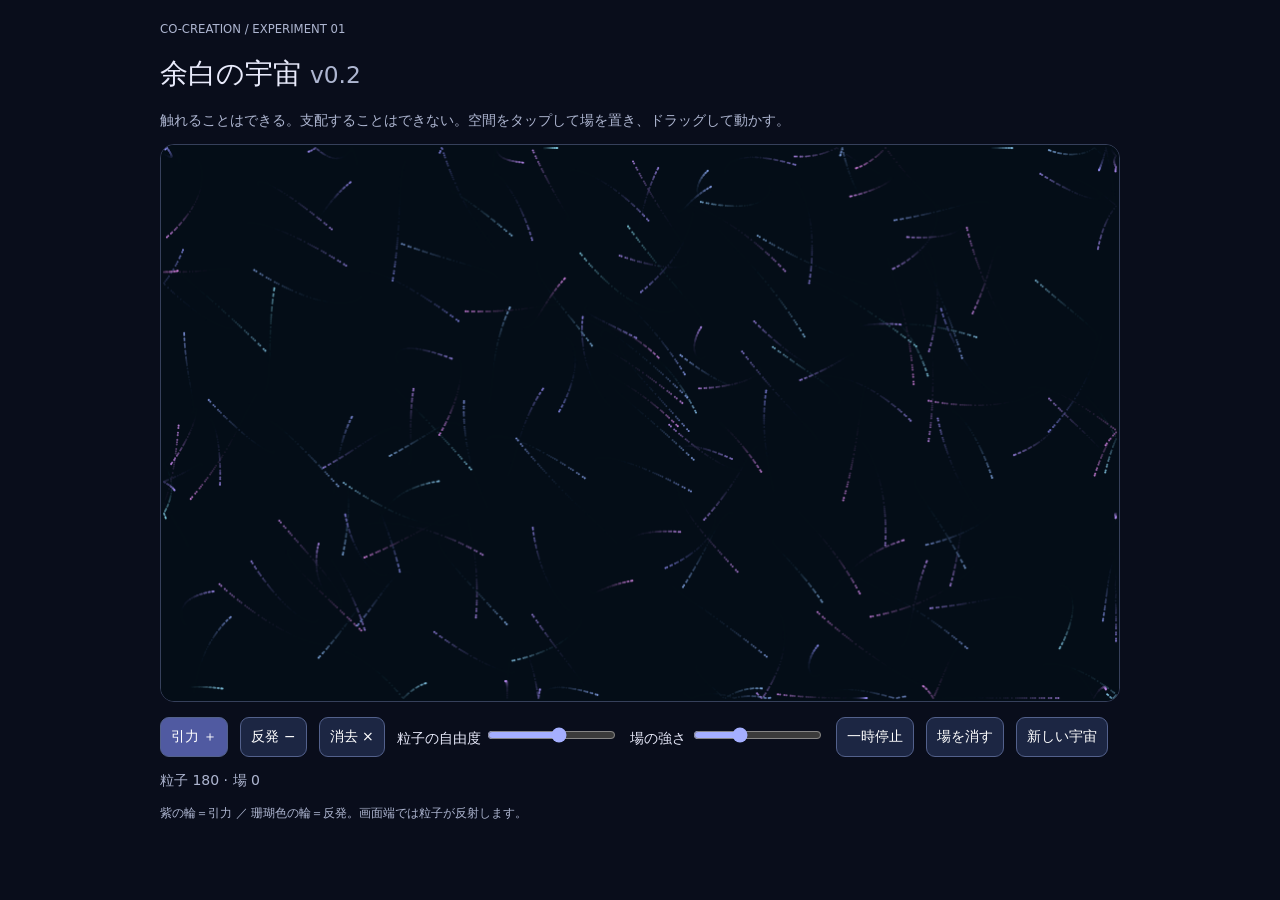
==== index.html @ 1bce7843 "Publish Yoha no Uchu interactive experiment v0.2" ====
<!doctype html><html lang="ja"><meta charset="utf-8"><meta name="viewport" content="width=device-width,initial-scale=1"><title>余白の宇宙 v0.2</title><style>*{box-sizing:border-box}body{margin:0;background:#090d1b;color:#e9ebfc;font:14px system-ui,sans-serif}main{max-width:1000px;margin:auto;padding:20px}h1{font-weight:500}p{color:#aeb6d1}canvas{display:block;width:100%;height:min(62vh,600px);min-height:350px;background:#090d1b;border:1px solid #36405b;border-radius:14px;touch-action:none}section{display:flex;flex-wrap:wrap;gap:12px;align-items:center;margin:15px 0}button{background:#1c2643;border:1px solid #53618c;border-radius:9px;padding:10px;color:#fff;font:inherit}button.selected{background:#505aa1}input{accent-color:#a5afff}small{color:#aeb6d1}</style><main><small>CO-CREATION / EXPERIMENT 01</small><h1>余白の宇宙 <small>v0.2</small></h1><p>触れることはできる。支配することはできない。空間をタップして場を置き、ドラッグして動かす。</p><canvas id="world"></canvas><section><button id="attract" class="selected">引力 ＋</button><button id="repel">反発 −</button><button id="erase">消去 ×</button><label>粒子の自由度 <input id="freedom" type="range" min="0" max="100" value="56"></label><label>場の強さ <input id="strength" type="range" min="0" max="100" value="35"></label><button id="pause">一時停止</button><button id="clear">場を消す</button><button id="restart">新しい宇宙</button></section><p id="status">粒子 180 · 場 0</p><small>紫の輪＝引力 ／ 珊瑚色の輪＝反発。画面端では粒子が反射します。</small></main><script>(()=>{'use strict';const c=document.getElementById('world'),ctx=c.getContext('2d');const $=x=>document.getElementById(x);let w,h,particles=[],fields=[],mode='attract',drag=-1,paused=false,last=0,step=0;const rand=(a,b)=>a+Math.random()*(b-a);function status(){$('status').textContent='粒子 '+particles.length+' · 場 '+fields.length}function reset(){particles=Array.from({length:180},()=>({x:rand(0,w),y:rand(0,h),vx:rand(-.7,.7),vy:rand(-.7,.7),phase:rand(0,6.28),hue:rand(190,295)}));fields=[];ctx.fillStyle='#090d1b';ctx.fillRect(0,0,w,h);status()}function resize(){const r=c.getBoundingClientRect(),d=Math.min(devicePixelRatio||1,2);w=r.width;h=r.height;c.width=Math.round(w*d);c.height=Math.round(h*d);ctx.setTransform(d,0,0,d,0,0);if(!particles.length)reset()}function point(e){const r=c.getBoundingClientRect();return{x:e.clientX-r.left,y:e.clientY-r.top}}function pick(p){return fields.findIndex(f=>Math.hypot(f.x-p.x,f.y-p.y)<27)}c.addEventListener('pointerdown',e=>{c.setPointerCapture(e.pointerId);const p=point(e),i=pick(p);if(mode==='erase'){if(i>=0)fields.splice(i,1);status();return}if(i>=0)drag=i;else{fields.push({...p,type:mode,power:rand(.9,1.1)});drag=fields.length-1;status()}});c.addEventListener('pointermove',e=>{if(drag>=0){Object.assign(fields[drag],point(e))}});c.addEventListener('pointerup',()=>drag=-1);c.addEventListener('pointercancel',()=>drag=-1);['attract','repel','erase'].forEach(id=>$(id).onclick=()=>{mode=id;['attract','repel','erase'].forEach(x=>$(x).classList.toggle('selected',x===id))});$('pause').onclick=()=>{paused=!paused;$('pause').textContent=paused?'再開':'一時停止'};$('clear').onclick=()=>{fields=[];status()};$('restart').onclick=reset;function draw(t){requestAnimationFrame(draw);const dt=Math.min((t-last)/16.67||1,2);last=t;if(paused)return;step+=dt;ctx.fillStyle='rgba(9,13,27,.105)';ctx.fillRect(0,0,w,h);const strength=+$('strength').value/100,freedom=+$('freedom').value/100;for(const f of fields){ctx.beginPath();ctx.arc(f.x,f.y,25+Math.sin(step*.045)*3,0,Math.PI*2);ctx.strokeStyle=f.type==='attract'?'#9790ff':'#ff8f79';ctx.stroke();ctx.beginPath();ctx.arc(f.x,f.y,4,0,Math.PI*2);ctx.fillStyle=ctx.strokeStyle;ctx.fill()}for(const p of particles){let ax=0,ay=0;for(const f of fields){const dx=f.x-p.x,dy=f.y-p.y,d=Math.hypot(dx,dy)+.0001,inf=1/(1+(d/125)**2),rad=(f.type==='attract'?1:-1)*f.power*strength*.085*inf*Math.tanh((d-34)/48);ax+=dx/d*rad;ay+=dy/d*rad;if(f.type==='attract'){const swirl=.032*strength*f.power*inf;ax-=dy/d*swirl;ay+=dx/d*swirl}}const noise=(.006+freedom*.038)*dt;p.vx+=(ax+Math.cos(p.phase+step*.012)*noise)*dt;p.vy+=(ay+Math.sin(p.phase*1.17+step*.01)*noise)*dt;const damp=Math.max(.88,1-(.009+(.6-freedom)*.005)*dt);p.vx*=damp;p.vy*=damp;const v=Math.hypot(p.vx,p.vy);if(v>2.4){p.vx*=2.4/v;p.vy*=2.4/v}p.x+=p.vx*dt;p.y+=p.vy*dt;if(p.x<3){p.x=3;p.vx=Math.abs(p.vx)*.8}if(p.x>w-3){p.x=w-3;p.vx=-Math.abs(p.vx)*.8}if(p.y<3){p.y=3;p.vy=Math.abs(p.vy)*.8}if(p.y>h-3){p.y=h-3;p.vy=-Math.abs(p.vy)*.8}ctx.beginPath();ctx.arc(p.x,p.y,1.05,0,Math.PI*2);ctx.fillStyle='hsla('+p.hue+',95%,78%,.8)';ctx.fill()}}window.addEventListener('resize',resize);resize();requestAnimationFrame(draw)})();</script></html>
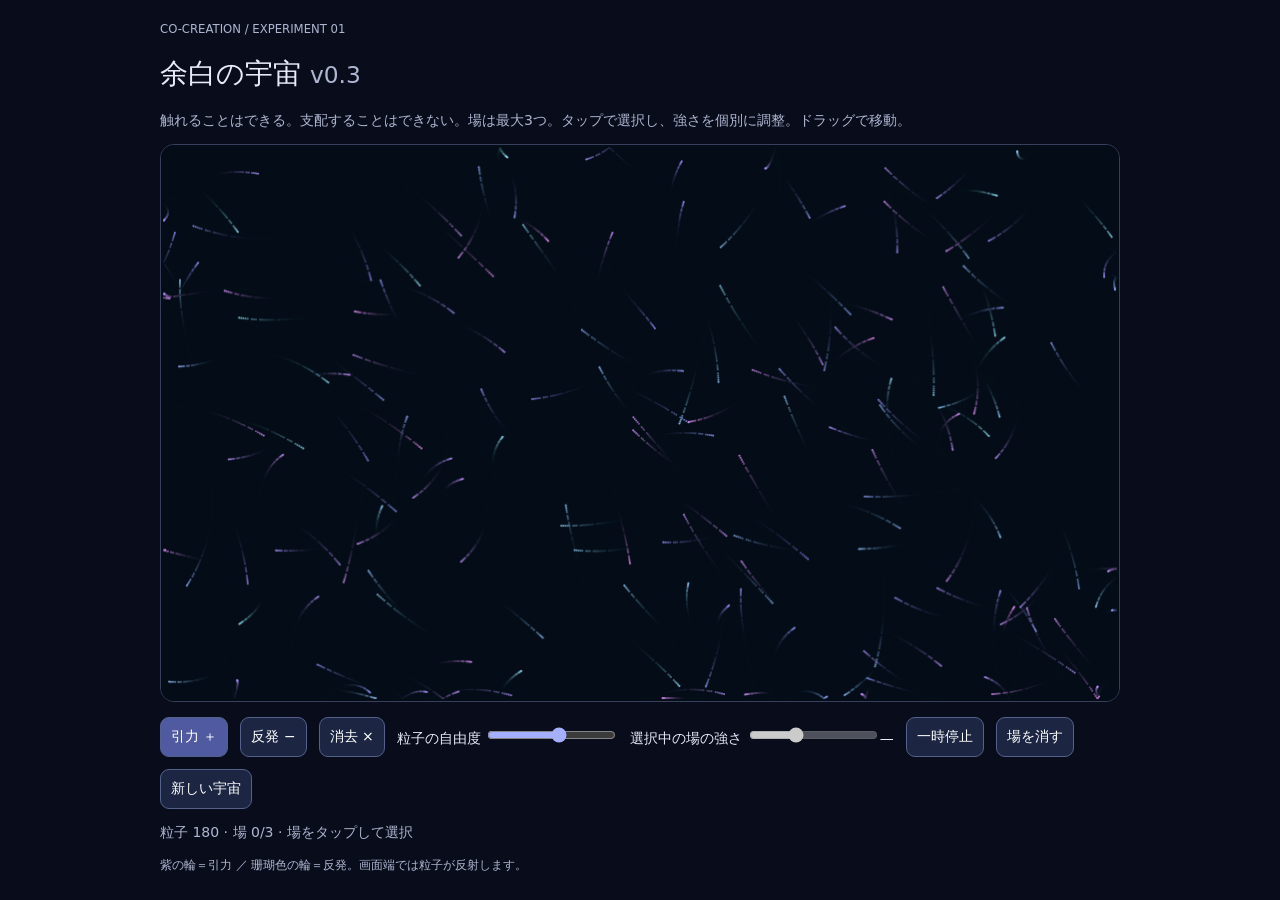
==== commit 4fffffa9: "Limit fields to three and add per-field strength controls (v0.3)" ====
--- a/index.html
+++ b/index.html
@@ -1 +1 @@
-<!doctype html><html lang="ja"><meta charset="utf-8"><meta name="viewport" content="width=device-width,initial-scale=1"><title>余白の宇宙 v0.2</title><style>*{box-sizing:border-box}body{margin:0;background:#090d1b;color:#e9ebfc;font:14px system-ui,sans-serif}main{max-width:1000px;margin:auto;padding:20px}h1{font-weight:500}p{color:#aeb6d1}canvas{display:block;width:100%;height:min(62vh,600px);min-height:350px;background:#090d1b;border:1px solid #36405b;border-radius:14px;touch-action:none}section{display:flex;flex-wrap:wrap;gap:12px;align-items:center;margin:15px 0}button{background:#1c2643;border:1px solid #53618c;border-radius:9px;padding:10px;color:#fff;font:inherit}button.selected{background:#505aa1}input{accent-color:#a5afff}small{color:#aeb6d1}</style><main><small>CO-CREATION / EXPERIMENT 01</small><h1>余白の宇宙 <small>v0.2</small></h1><p>触れることはできる。支配することはできない。空間をタップして場を置き、ドラッグして動かす。</p><canvas id="world"></canvas><section><button id="attract" class="selected">引力 ＋</button><button id="repel">反発 −</button><button id="erase">消去 ×</button><label>粒子の自由度 <input id="freedom" type="range" min="0" max="100" value="56"></label><label>場の強さ <input id="strength" type="range" min="0" max="100" value="35"></label><button id="pause">一時停止</button><button id="clear">場を消す</button><button id="restart">新しい宇宙</button></section><p id="status">粒子 180 · 場 0</p><small>紫の輪＝引力 ／ 珊瑚色の輪＝反発。画面端では粒子が反射します。</small></main><script>(()=>{'use strict';const c=document.getElementById('world'),ctx=c.getContext('2d');const $=x=>document.getElementById(x);let w,h,particles=[],fields=[],mode='attract',drag=-1,paused=false,last=0,step=0;const rand=(a,b)=>a+Math.random()*(b-a);function status(){$('status').textContent='粒子 '+particles.length+' · 場 '+fields.length}function reset(){particles=Array.from({length:180},()=>({x:rand(0,w),y:rand(0,h),vx:rand(-.7,.7),vy:rand(-.7,.7),phase:rand(0,6.28),hue:rand(190,295)}));fields=[];ctx.fillStyle='#090d1b';ctx.fillRect(0,0,w,h);status()}function resize(){const r=c.getBoundingClientRect(),d=Math.min(devicePixelRatio||1,2);w=r.width;h=r.height;c.width=Math.round(w*d);c.height=Math.round(h*d);ctx.setTransform(d,0,0,d,0,0);if(!particles.length)reset()}function point(e){const r=c.getBoundingClientRect();return{x:e.clientX-r.left,y:e.clientY-r.top}}function pick(p){return fields.findIndex(f=>Math.hypot(f.x-p.x,f.y-p.y)<27)}c.addEventListener('pointerdown',e=>{c.setPointerCapture(e.pointerId);const p=point(e),i=pick(p);if(mode==='erase'){if(i>=0)fields.splice(i,1);status();return}if(i>=0)drag=i;else{fields.push({...p,type:mode,power:rand(.9,1.1)});drag=fields.length-1;status()}});c.addEventListener('pointermove',e=>{if(drag>=0){Object.assign(fields[drag],point(e))}});c.addEventListener('pointerup',()=>drag=-1);c.addEventListener('pointercancel',()=>drag=-1);['attract','repel','erase'].forEach(id=>$(id).onclick=()=>{mode=id;['attract','repel','erase'].forEach(x=>$(x).classList.toggle('selected',x===id))});$('pause').onclick=()=>{paused=!paused;$('pause').textContent=paused?'再開':'一時停止'};$('clear').onclick=()=>{fields=[];status()};$('restart').onclick=reset;function draw(t){requestAnimationFrame(draw);const dt=Math.min((t-last)/16.67||1,2);last=t;if(paused)return;step+=dt;ctx.fillStyle='rgba(9,13,27,.105)';ctx.fillRect(0,0,w,h);const strength=+$('strength').value/100,freedom=+$('freedom').value/100;for(const f of fields){ctx.beginPath();ctx.arc(f.x,f.y,25+Math.sin(step*.045)*3,0,Math.PI*2);ctx.strokeStyle=f.type==='attract'?'#9790ff':'#ff8f79';ctx.stroke();ctx.beginPath();ctx.arc(f.x,f.y,4,0,Math.PI*2);ctx.fillStyle=ctx.strokeStyle;ctx.fill()}for(const p of particles){let ax=0,ay=0;for(const f of fields){const dx=f.x-p.x,dy=f.y-p.y,d=Math.hypot(dx,dy)+.0001,inf=1/(1+(d/125)**2),rad=(f.type==='attract'?1:-1)*f.power*strength*.085*inf*Math.tanh((d-34)/48);ax+=dx/d*rad;ay+=dy/d*rad;if(f.type==='attract'){const swirl=.032*strength*f.power*inf;ax-=dy/d*swirl;ay+=dx/d*swirl}}const noise=(.006+freedom*.038)*dt;p.vx+=(ax+Math.cos(p.phase+step*.012)*noise)*dt;p.vy+=(ay+Math.sin(p.phase*1.17+step*.01)*noise)*dt;const damp=Math.max(.88,1-(.009+(.6-freedom)*.005)*dt);p.vx*=damp;p.vy*=damp;const v=Math.hypot(p.vx,p.vy);if(v>2.4){p.vx*=2.4/v;p.vy*=2.4/v}p.x+=p.vx*dt;p.y+=p.vy*dt;if(p.x<3){p.x=3;p.vx=Math.abs(p.vx)*.8}if(p.x>w-3){p.x=w-3;p.vx=-Math.abs(p.vx)*.8}if(p.y<3){p.y=3;p.vy=Math.abs(p.vy)*.8}if(p.y>h-3){p.y=h-3;p.vy=-Math.abs(p.vy)*.8}ctx.beginPath();ctx.arc(p.x,p.y,1.05,0,Math.PI*2);ctx.fillStyle='hsla('+p.hue+',95%,78%,.8)';ctx.fill()}}window.addEventListener('resize',resize);resize();requestAnimationFrame(draw)})();</script></html>+<!doctype html><html lang="ja"><meta charset="utf-8"><meta name="viewport" content="width=device-width,initial-scale=1"><title>余白の宇宙 v0.3</title><style>*{box-sizing:border-box}body{margin:0;background:#090d1b;color:#e9ebfc;font:14px system-ui,sans-serif}main{max-width:1000px;margin:auto;padding:20px}h1{font-weight:500}p{color:#aeb6d1}canvas{display:block;width:100%;height:min(62vh,600px);min-height:350px;background:#090d1b;border:1px solid #36405b;border-radius:14px;touch-action:none}section{display:flex;flex-wrap:wrap;gap:12px;align-items:center;margin:15px 0}button{background:#1c2643;border:1px solid #53618c;border-radius:9px;padding:10px;color:#fff;font:inherit}button.selected{background:#505aa1}input{accent-color:#a5afff}small{color:#aeb6d1}</style><main><small>CO-CREATION / EXPERIMENT 01</small><h1>余白の宇宙 <small>v0.3</small></h1><p>触れることはできる。支配することはできない。場は最大3つ。タップで選択し、強さを個別に調整。ドラッグで移動。</p><canvas id="world"></canvas><section><button id="attract" class="selected">引力 ＋</button><button id="repel">反発 −</button><button id="erase">消去 ×</button><label>粒子の自由度 <input id="freedom" type="range" min="0" max="100" value="56"></label><label>選択中の場の強さ <input id="strength" type="range" min="0" max="100" value="35" disabled><output id="powerValue">—</output></label><button id="pause">一時停止</button><button id="clear">場を消す</button><button id="restart">新しい宇宙</button></section><p id="status">粒子 180 · 場 0/3 · 場をタップして選択</p><small>紫の輪＝引力 ／ 珊瑚色の輪＝反発。画面端では粒子が反射します。</small></main><script>(()=>{'use strict';const c=document.getElementById('world'),ctx=c.getContext('2d');const $=x=>document.getElementById(x);let w,h,particles=[],fields=[],selected=-1,mode='attract',drag=-1,paused=false,last=0,step=0;const rand=(a,b)=>a+Math.random()*(b-a);function status(){const f=fields[selected];$('status').textContent='粒子 '+particles.length+' · 場 '+fields.length+'/3'+(f?' · 選択中：'+(selected+1)+'番 '+(f.type==='attract'?'引力':'反発'):' · 場をタップして選択');$('strength').disabled=!f;$('strength').value=f?Math.round(f.power*100):35;$('powerValue').textContent=f?Math.round(f.power*100)+'%':'—'}function reset(){particles=Array.from({length:180},()=>({x:rand(0,w),y:rand(0,h),vx:rand(-.7,.7),vy:rand(-.7,.7),phase:rand(0,6.28),hue:rand(190,295)}));fields=[];selected=-1;ctx.fillStyle='#090d1b';ctx.fillRect(0,0,w,h);status()}function resize(){const r=c.getBoundingClientRect(),d=Math.min(devicePixelRatio||1,2);w=r.width;h=r.height;c.width=Math.round(w*d);c.height=Math.round(h*d);ctx.setTransform(d,0,0,d,0,0);if(!particles.length)reset()}function point(e){const r=c.getBoundingClientRect();return{x:e.clientX-r.left,y:e.clientY-r.top}}function pick(p){return fields.findIndex(f=>Math.hypot(f.x-p.x,f.y-p.y)<27)}c.addEventListener('pointerdown',e=>{c.setPointerCapture(e.pointerId);const p=point(e),i=pick(p);if(mode==='erase'){if(i>=0){fields.splice(i,1);selected=-1}status();return}if(i>=0){drag=i;selected=i}else if(fields.length<3){fields.push({...p,type:mode,power:.35});drag=fields.length-1;selected=drag}else{selected=-1}status()});c.addEventListener('pointermove',e=>{if(drag>=0){Object.assign(fields[drag],point(e))}});c.addEventListener('pointerup',()=>drag=-1);c.addEventListener('pointercancel',()=>drag=-1);['attract','repel','erase'].forEach(id=>$(id).onclick=()=>{mode=id;['attract','repel','erase'].forEach(x=>$(x).classList.toggle('selected',x===id))});$('pause').onclick=()=>{paused=!paused;$('pause').textContent=paused?'再開':'一時停止'};$('strength').oninput=()=>{if(fields[selected]){fields[selected].power=+$('strength').value/100;status()}};$('clear').onclick=()=>{fields=[];selected=-1;status()};$('restart').onclick=reset;function draw(t){requestAnimationFrame(draw);const dt=Math.min((t-last)/16.67||1,2);last=t;if(paused)return;step+=dt;ctx.fillStyle='rgba(9,13,27,.105)';ctx.fillRect(0,0,w,h);const freedom=+$('freedom').value/100;for(const f of fields){ctx.beginPath();ctx.arc(f.x,f.y,25+Math.sin(step*.045)*3,0,Math.PI*2);ctx.strokeStyle=f.type==='attract'?'#9790ff':'#ff8f79';ctx.lineWidth=fields.indexOf(f)===selected?3:1;ctx.stroke();ctx.lineWidth=1;ctx.beginPath();ctx.arc(f.x,f.y,4,0,Math.PI*2);ctx.fillStyle=ctx.strokeStyle;ctx.fill()}for(const p of particles){let ax=0,ay=0;for(const f of fields){const dx=f.x-p.x,dy=f.y-p.y,d=Math.hypot(dx,dy)+.0001,inf=1/(1+(d/125)**2),rad=(f.type==='attract'?1:-1)*f.power*.085*inf*Math.tanh((d-34)/48);ax+=dx/d*rad;ay+=dy/d*rad;if(f.type==='attract'){const swirl=.032*f.power*inf;ax-=dy/d*swirl;ay+=dx/d*swirl}}const noise=(.006+freedom*.038)*dt;p.vx+=(ax+Math.cos(p.phase+step*.012)*noise)*dt;p.vy+=(ay+Math.sin(p.phase*1.17+step*.01)*noise)*dt;const damp=Math.max(.88,1-(.009+(.6-freedom)*.005)*dt);p.vx*=damp;p.vy*=damp;const v=Math.hypot(p.vx,p.vy);if(v>2.4){p.vx*=2.4/v;p.vy*=2.4/v}p.x+=p.vx*dt;p.y+=p.vy*dt;if(p.x<3){p.x=3;p.vx=Math.abs(p.vx)*.8}if(p.x>w-3){p.x=w-3;p.vx=-Math.abs(p.vx)*.8}if(p.y<3){p.y=3;p.vy=Math.abs(p.vy)*.8}if(p.y>h-3){p.y=h-3;p.vy=-Math.abs(p.vy)*.8}ctx.beginPath();ctx.arc(p.x,p.y,1.05,0,Math.PI*2);ctx.fillStyle='hsla('+p.hue+',95%,78%,.8)';ctx.fill()}}window.addEventListener('resize',resize);resize();requestAnimationFrame(draw)})();</script></html>
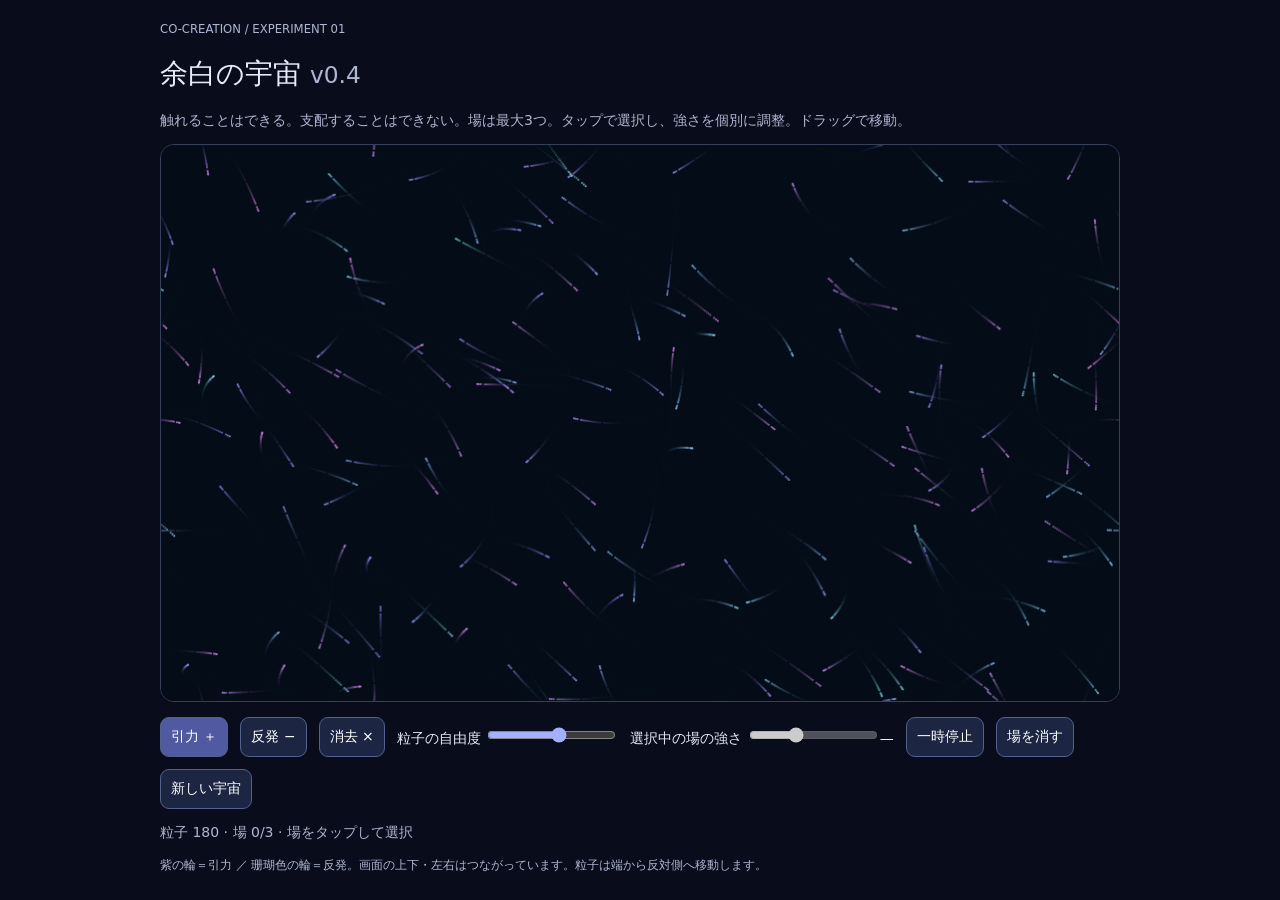
==== commit 38859ee8: "Use periodic boundaries instead of wall reflections (v0.4)" ====
--- a/index.html
+++ b/index.html
@@ -1 +1 @@
-<!doctype html><html lang="ja"><meta charset="utf-8"><meta name="viewport" content="width=device-width,initial-scale=1"><title>余白の宇宙 v0.3</title><style>*{box-sizing:border-box}body{margin:0;background:#090d1b;color:#e9ebfc;font:14px system-ui,sans-serif}main{max-width:1000px;margin:auto;padding:20px}h1{font-weight:500}p{color:#aeb6d1}canvas{display:block;width:100%;height:min(62vh,600px);min-height:350px;background:#090d1b;border:1px solid #36405b;border-radius:14px;touch-action:none}section{display:flex;flex-wrap:wrap;gap:12px;align-items:center;margin:15px 0}button{background:#1c2643;border:1px solid #53618c;border-radius:9px;padding:10px;color:#fff;font:inherit}button.selected{background:#505aa1}input{accent-color:#a5afff}small{color:#aeb6d1}</style><main><small>CO-CREATION / EXPERIMENT 01</small><h1>余白の宇宙 <small>v0.3</small></h1><p>触れることはできる。支配することはできない。場は最大3つ。タップで選択し、強さを個別に調整。ドラッグで移動。</p><canvas id="world"></canvas><section><button id="attract" class="selected">引力 ＋</button><button id="repel">反発 −</button><button id="erase">消去 ×</button><label>粒子の自由度 <input id="freedom" type="range" min="0" max="100" value="56"></label><label>選択中の場の強さ <input id="strength" type="range" min="0" max="100" value="35" disabled><output id="powerValue">—</output></label><button id="pause">一時停止</button><button id="clear">場を消す</button><button id="restart">新しい宇宙</button></section><p id="status">粒子 180 · 場 0/3 · 場をタップして選択</p><small>紫の輪＝引力 ／ 珊瑚色の輪＝反発。画面端では粒子が反射します。</small></main><script>(()=>{'use strict';const c=document.getElementById('world'),ctx=c.getContext('2d');const $=x=>document.getElementById(x);let w,h,particles=[],fields=[],selected=-1,mode='attract',drag=-1,paused=false,last=0,step=0;const rand=(a,b)=>a+Math.random()*(b-a);function status(){const f=fields[selected];$('status').textContent='粒子 '+particles.length+' · 場 '+fields.length+'/3'+(f?' · 選択中：'+(selected+1)+'番 '+(f.type==='attract'?'引力':'反発'):' · 場をタップして選択');$('strength').disabled=!f;$('strength').value=f?Math.round(f.power*100):35;$('powerValue').textContent=f?Math.round(f.power*100)+'%':'—'}function reset(){particles=Array.from({length:180},()=>({x:rand(0,w),y:rand(0,h),vx:rand(-.7,.7),vy:rand(-.7,.7),phase:rand(0,6.28),hue:rand(190,295)}));fields=[];selected=-1;ctx.fillStyle='#090d1b';ctx.fillRect(0,0,w,h);status()}function resize(){const r=c.getBoundingClientRect(),d=Math.min(devicePixelRatio||1,2);w=r.width;h=r.height;c.width=Math.round(w*d);c.height=Math.round(h*d);ctx.setTransform(d,0,0,d,0,0);if(!particles.length)reset()}function point(e){const r=c.getBoundingClientRect();return{x:e.clientX-r.left,y:e.clientY-r.top}}function pick(p){return fields.findIndex(f=>Math.hypot(f.x-p.x,f.y-p.y)<27)}c.addEventListener('pointerdown',e=>{c.setPointerCapture(e.pointerId);const p=point(e),i=pick(p);if(mode==='erase'){if(i>=0){fields.splice(i,1);selected=-1}status();return}if(i>=0){drag=i;selected=i}else if(fields.length<3){fields.push({...p,type:mode,power:.35});drag=fields.length-1;selected=drag}else{selected=-1}status()});c.addEventListener('pointermove',e=>{if(drag>=0){Object.assign(fields[drag],point(e))}});c.addEventListener('pointerup',()=>drag=-1);c.addEventListener('pointercancel',()=>drag=-1);['attract','repel','erase'].forEach(id=>$(id).onclick=()=>{mode=id;['attract','repel','erase'].forEach(x=>$(x).classList.toggle('selected',x===id))});$('pause').onclick=()=>{paused=!paused;$('pause').textContent=paused?'再開':'一時停止'};$('strength').oninput=()=>{if(fields[selected]){fields[selected].power=+$('strength').value/100;status()}};$('clear').onclick=()=>{fields=[];selected=-1;status()};$('restart').onclick=reset;function draw(t){requestAnimationFrame(draw);const dt=Math.min((t-last)/16.67||1,2);last=t;if(paused)return;step+=dt;ctx.fillStyle='rgba(9,13,27,.105)';ctx.fillRect(0,0,w,h);const freedom=+$('freedom').value/100;for(const f of fields){ctx.beginPath();ctx.arc(f.x,f.y,25+Math.sin(step*.045)*3,0,Math.PI*2);ctx.strokeStyle=f.type==='attract'?'#9790ff':'#ff8f79';ctx.lineWidth=fields.indexOf(f)===selected?3:1;ctx.stroke();ctx.lineWidth=1;ctx.beginPath();ctx.arc(f.x,f.y,4,0,Math.PI*2);ctx.fillStyle=ctx.strokeStyle;ctx.fill()}for(const p of particles){let ax=0,ay=0;for(const f of fields){const dx=f.x-p.x,dy=f.y-p.y,d=Math.hypot(dx,dy)+.0001,inf=1/(1+(d/125)**2),rad=(f.type==='attract'?1:-1)*f.power*.085*inf*Math.tanh((d-34)/48);ax+=dx/d*rad;ay+=dy/d*rad;if(f.type==='attract'){const swirl=.032*f.power*inf;ax-=dy/d*swirl;ay+=dx/d*swirl}}const noise=(.006+freedom*.038)*dt;p.vx+=(ax+Math.cos(p.phase+step*.012)*noise)*dt;p.vy+=(ay+Math.sin(p.phase*1.17+step*.01)*noise)*dt;const damp=Math.max(.88,1-(.009+(.6-freedom)*.005)*dt);p.vx*=damp;p.vy*=damp;const v=Math.hypot(p.vx,p.vy);if(v>2.4){p.vx*=2.4/v;p.vy*=2.4/v}p.x+=p.vx*dt;p.y+=p.vy*dt;if(p.x<3){p.x=3;p.vx=Math.abs(p.vx)*.8}if(p.x>w-3){p.x=w-3;p.vx=-Math.abs(p.vx)*.8}if(p.y<3){p.y=3;p.vy=Math.abs(p.vy)*.8}if(p.y>h-3){p.y=h-3;p.vy=-Math.abs(p.vy)*.8}ctx.beginPath();ctx.arc(p.x,p.y,1.05,0,Math.PI*2);ctx.fillStyle='hsla('+p.hue+',95%,78%,.8)';ctx.fill()}}window.addEventListener('resize',resize);resize();requestAnimationFrame(draw)})();</script></html>+<!doctype html><html lang="ja"><meta charset="utf-8"><meta name="viewport" content="width=device-width,initial-scale=1"><title>余白の宇宙 v0.4</title><style>*{box-sizing:border-box}body{margin:0;background:#090d1b;color:#e9ebfc;font:14px system-ui,sans-serif}main{max-width:1000px;margin:auto;padding:20px}h1{font-weight:500}p{color:#aeb6d1}canvas{display:block;width:100%;height:min(62vh,600px);min-height:350px;background:#090d1b;border:1px solid #36405b;border-radius:14px;touch-action:none}section{display:flex;flex-wrap:wrap;gap:12px;align-items:center;margin:15px 0}button{background:#1c2643;border:1px solid #53618c;border-radius:9px;padding:10px;color:#fff;font:inherit}button.selected{background:#505aa1}input{accent-color:#a5afff}small{color:#aeb6d1}</style><main><small>CO-CREATION / EXPERIMENT 01</small><h1>余白の宇宙 <small>v0.4</small></h1><p>触れることはできる。支配することはできない。場は最大3つ。タップで選択し、強さを個別に調整。ドラッグで移動。</p><canvas id="world"></canvas><section><button id="attract" class="selected">引力 ＋</button><button id="repel">反発 −</button><button id="erase">消去 ×</button><label>粒子の自由度 <input id="freedom" type="range" min="0" max="100" value="56"></label><label>選択中の場の強さ <input id="strength" type="range" min="0" max="100" value="35" disabled><output id="powerValue">—</output></label><button id="pause">一時停止</button><button id="clear">場を消す</button><button id="restart">新しい宇宙</button></section><p id="status">粒子 180 · 場 0/3 · 場をタップして選択</p><small>紫の輪＝引力 ／ 珊瑚色の輪＝反発。画面の上下・左右はつながっています。粒子は端から反対側へ移動します。</small></main><script>(()=>{'use strict';const c=document.getElementById('world'),ctx=c.getContext('2d');const $=x=>document.getElementById(x);let w,h,particles=[],fields=[],selected=-1,mode='attract',drag=-1,paused=false,last=0,step=0;const rand=(a,b)=>a+Math.random()*(b-a);function status(){const f=fields[selected];$('status').textContent='粒子 '+particles.length+' · 場 '+fields.length+'/3'+(f?' · 選択中：'+(selected+1)+'番 '+(f.type==='attract'?'引力':'反発'):' · 場をタップして選択');$('strength').disabled=!f;$('strength').value=f?Math.round(f.power*100):35;$('powerValue').textContent=f?Math.round(f.power*100)+'%':'—'}function reset(){particles=Array.from({length:180},()=>({x:rand(0,w),y:rand(0,h),vx:rand(-.7,.7),vy:rand(-.7,.7),phase:rand(0,6.28),hue:rand(190,295)}));fields=[];selected=-1;ctx.fillStyle='#090d1b';ctx.fillRect(0,0,w,h);status()}function resize(){const r=c.getBoundingClientRect(),d=Math.min(devicePixelRatio||1,2);w=r.width;h=r.height;c.width=Math.round(w*d);c.height=Math.round(h*d);ctx.setTransform(d,0,0,d,0,0);if(!particles.length)reset()}function point(e){const r=c.getBoundingClientRect();return{x:e.clientX-r.left,y:e.clientY-r.top}}function pick(p){return fields.findIndex(f=>Math.hypot(f.x-p.x,f.y-p.y)<27)}c.addEventListener('pointerdown',e=>{c.setPointerCapture(e.pointerId);const p=point(e),i=pick(p);if(mode==='erase'){if(i>=0){fields.splice(i,1);selected=-1}status();return}if(i>=0){drag=i;selected=i}else if(fields.length<3){fields.push({...p,type:mode,power:.35});drag=fields.length-1;selected=drag}else{selected=-1}status()});c.addEventListener('pointermove',e=>{if(drag>=0){Object.assign(fields[drag],point(e))}});c.addEventListener('pointerup',()=>drag=-1);c.addEventListener('pointercancel',()=>drag=-1);['attract','repel','erase'].forEach(id=>$(id).onclick=()=>{mode=id;['attract','repel','erase'].forEach(x=>$(x).classList.toggle('selected',x===id))});$('pause').onclick=()=>{paused=!paused;$('pause').textContent=paused?'再開':'一時停止'};$('strength').oninput=()=>{if(fields[selected]){fields[selected].power=+$('strength').value/100;status()}};$('clear').onclick=()=>{fields=[];selected=-1;status()};$('restart').onclick=reset;function draw(t){requestAnimationFrame(draw);const dt=Math.min((t-last)/16.67||1,2);last=t;if(paused)return;step+=dt;ctx.fillStyle='rgba(9,13,27,.105)';ctx.fillRect(0,0,w,h);const freedom=+$('freedom').value/100;for(const f of fields){ctx.beginPath();ctx.arc(f.x,f.y,25+Math.sin(step*.045)*3,0,Math.PI*2);ctx.strokeStyle=f.type==='attract'?'#9790ff':'#ff8f79';ctx.lineWidth=fields.indexOf(f)===selected?3:1;ctx.stroke();ctx.lineWidth=1;ctx.beginPath();ctx.arc(f.x,f.y,4,0,Math.PI*2);ctx.fillStyle=ctx.strokeStyle;ctx.fill()}for(const p of particles){let ax=0,ay=0;for(const f of fields){let dx=f.x-p.x,dy=f.y-p.y;if(dx>w/2)dx-=w;else if(dx<-w/2)dx+=w;if(dy>h/2)dy-=h;else if(dy<-h/2)dy+=h;const d=Math.hypot(dx,dy)+.0001,inf=1/(1+(d/125)**2),rad=(f.type==='attract'?1:-1)*f.power*.085*inf*Math.tanh((d-34)/48);ax+=dx/d*rad;ay+=dy/d*rad;if(f.type==='attract'){const swirl=.032*f.power*inf;ax-=dy/d*swirl;ay+=dx/d*swirl}}const noise=(.006+freedom*.038)*dt;p.vx+=(ax+Math.cos(p.phase+step*.012)*noise)*dt;p.vy+=(ay+Math.sin(p.phase*1.17+step*.01)*noise)*dt;const damp=Math.max(.88,1-(.009+(.6-freedom)*.005)*dt);p.vx*=damp;p.vy*=damp;const v=Math.hypot(p.vx,p.vy);if(v>2.4){p.vx*=2.4/v;p.vy*=2.4/v}p.x+=p.vx*dt;p.y+=p.vy*dt;p.x=((p.x%w)+w)%w;p.y=((p.y%h)+h)%h;ctx.beginPath();ctx.arc(p.x,p.y,1.05,0,Math.PI*2);ctx.fillStyle='hsla('+p.hue+',95%,78%,.8)';ctx.fill()}}window.addEventListener('resize',resize);resize();requestAnimationFrame(draw)})();</script></html>
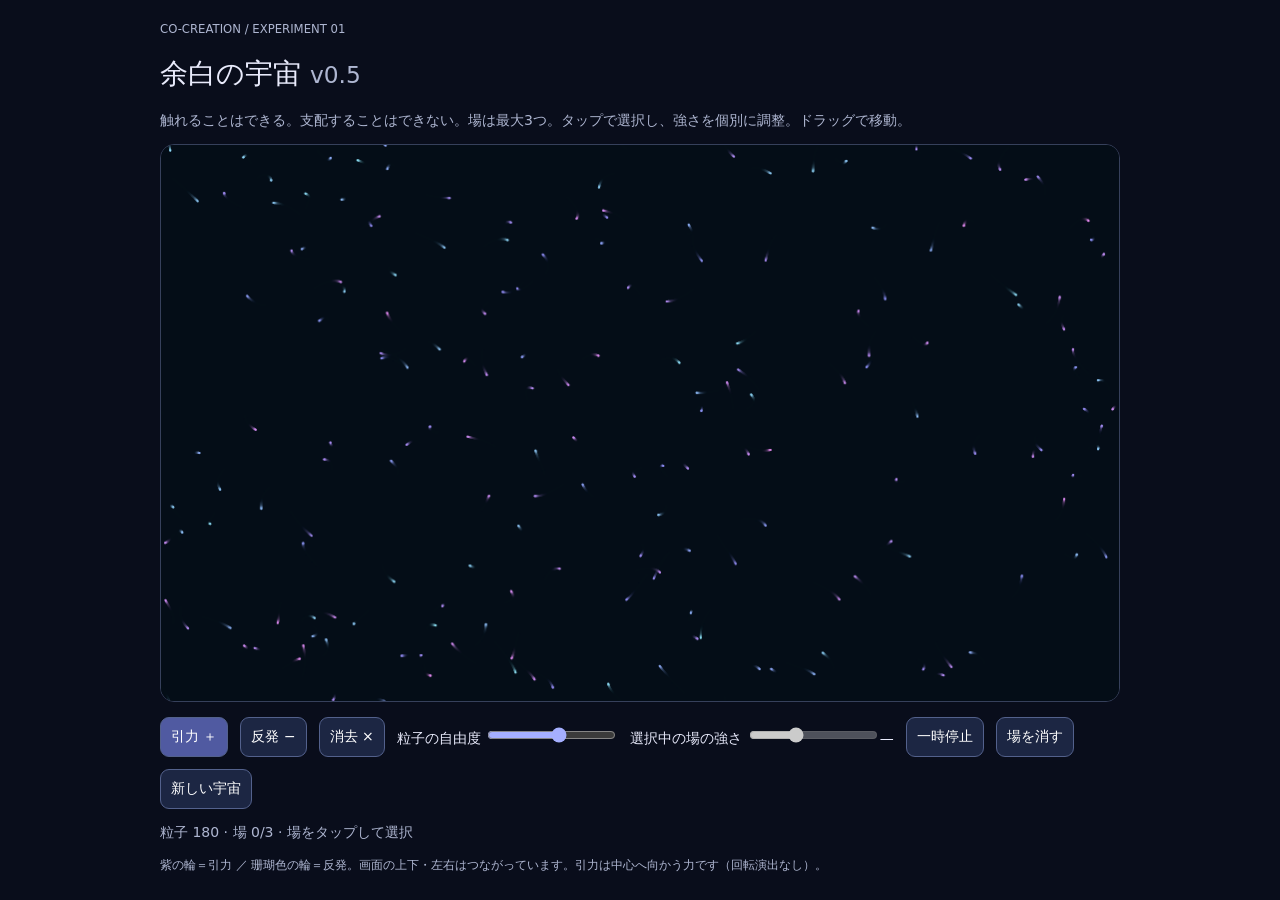
==== commit 4ad8b12c: "Make attraction consistently inward and remove artificial swirl (v0.5)" ====
--- a/index.html
+++ b/index.html
@@ -1 +1 @@
-<!doctype html><html lang="ja"><meta charset="utf-8"><meta name="viewport" content="width=device-width,initial-scale=1"><title>余白の宇宙 v0.4</title><style>*{box-sizing:border-box}body{margin:0;background:#090d1b;color:#e9ebfc;font:14px system-ui,sans-serif}main{max-width:1000px;margin:auto;padding:20px}h1{font-weight:500}p{color:#aeb6d1}canvas{display:block;width:100%;height:min(62vh,600px);min-height:350px;background:#090d1b;border:1px solid #36405b;border-radius:14px;touch-action:none}section{display:flex;flex-wrap:wrap;gap:12px;align-items:center;margin:15px 0}button{background:#1c2643;border:1px solid #53618c;border-radius:9px;padding:10px;color:#fff;font:inherit}button.selected{background:#505aa1}input{accent-color:#a5afff}small{color:#aeb6d1}</style><main><small>CO-CREATION / EXPERIMENT 01</small><h1>余白の宇宙 <small>v0.4</small></h1><p>触れることはできる。支配することはできない。場は最大3つ。タップで選択し、強さを個別に調整。ドラッグで移動。</p><canvas id="world"></canvas><section><button id="attract" class="selected">引力 ＋</button><button id="repel">反発 −</button><button id="erase">消去 ×</button><label>粒子の自由度 <input id="freedom" type="range" min="0" max="100" value="56"></label><label>選択中の場の強さ <input id="strength" type="range" min="0" max="100" value="35" disabled><output id="powerValue">—</output></label><button id="pause">一時停止</button><button id="clear">場を消す</button><button id="restart">新しい宇宙</button></section><p id="status">粒子 180 · 場 0/3 · 場をタップして選択</p><small>紫の輪＝引力 ／ 珊瑚色の輪＝反発。画面の上下・左右はつながっています。粒子は端から反対側へ移動します。</small></main><script>(()=>{'use strict';const c=document.getElementById('world'),ctx=c.getContext('2d');const $=x=>document.getElementById(x);let w,h,particles=[],fields=[],selected=-1,mode='attract',drag=-1,paused=false,last=0,step=0;const rand=(a,b)=>a+Math.random()*(b-a);function status(){const f=fields[selected];$('status').textContent='粒子 '+particles.length+' · 場 '+fields.length+'/3'+(f?' · 選択中：'+(selected+1)+'番 '+(f.type==='attract'?'引力':'反発'):' · 場をタップして選択');$('strength').disabled=!f;$('strength').value=f?Math.round(f.power*100):35;$('powerValue').textContent=f?Math.round(f.power*100)+'%':'—'}function reset(){particles=Array.from({length:180},()=>({x:rand(0,w),y:rand(0,h),vx:rand(-.7,.7),vy:rand(-.7,.7),phase:rand(0,6.28),hue:rand(190,295)}));fields=[];selected=-1;ctx.fillStyle='#090d1b';ctx.fillRect(0,0,w,h);status()}function resize(){const r=c.getBoundingClientRect(),d=Math.min(devicePixelRatio||1,2);w=r.width;h=r.height;c.width=Math.round(w*d);c.height=Math.round(h*d);ctx.setTransform(d,0,0,d,0,0);if(!particles.length)reset()}function point(e){const r=c.getBoundingClientRect();return{x:e.clientX-r.left,y:e.clientY-r.top}}function pick(p){return fields.findIndex(f=>Math.hypot(f.x-p.x,f.y-p.y)<27)}c.addEventListener('pointerdown',e=>{c.setPointerCapture(e.pointerId);const p=point(e),i=pick(p);if(mode==='erase'){if(i>=0){fields.splice(i,1);selected=-1}status();return}if(i>=0){drag=i;selected=i}else if(fields.length<3){fields.push({...p,type:mode,power:.35});drag=fields.length-1;selected=drag}else{selected=-1}status()});c.addEventListener('pointermove',e=>{if(drag>=0){Object.assign(fields[drag],point(e))}});c.addEventListener('pointerup',()=>drag=-1);c.addEventListener('pointercancel',()=>drag=-1);['attract','repel','erase'].forEach(id=>$(id).onclick=()=>{mode=id;['attract','repel','erase'].forEach(x=>$(x).classList.toggle('selected',x===id))});$('pause').onclick=()=>{paused=!paused;$('pause').textContent=paused?'再開':'一時停止'};$('strength').oninput=()=>{if(fields[selected]){fields[selected].power=+$('strength').value/100;status()}};$('clear').onclick=()=>{fields=[];selected=-1;status()};$('restart').onclick=reset;function draw(t){requestAnimationFrame(draw);const dt=Math.min((t-last)/16.67||1,2);last=t;if(paused)return;step+=dt;ctx.fillStyle='rgba(9,13,27,.105)';ctx.fillRect(0,0,w,h);const freedom=+$('freedom').value/100;for(const f of fields){ctx.beginPath();ctx.arc(f.x,f.y,25+Math.sin(step*.045)*3,0,Math.PI*2);ctx.strokeStyle=f.type==='attract'?'#9790ff':'#ff8f79';ctx.lineWidth=fields.indexOf(f)===selected?3:1;ctx.stroke();ctx.lineWidth=1;ctx.beginPath();ctx.arc(f.x,f.y,4,0,Math.PI*2);ctx.fillStyle=ctx.strokeStyle;ctx.fill()}for(const p of particles){let ax=0,ay=0;for(const f of fields){let dx=f.x-p.x,dy=f.y-p.y;if(dx>w/2)dx-=w;else if(dx<-w/2)dx+=w;if(dy>h/2)dy-=h;else if(dy<-h/2)dy+=h;const d=Math.hypot(dx,dy)+.0001,inf=1/(1+(d/125)**2),rad=(f.type==='attract'?1:-1)*f.power*.085*inf*Math.tanh((d-34)/48);ax+=dx/d*rad;ay+=dy/d*rad;if(f.type==='attract'){const swirl=.032*f.power*inf;ax-=dy/d*swirl;ay+=dx/d*swirl}}const noise=(.006+freedom*.038)*dt;p.vx+=(ax+Math.cos(p.phase+step*.012)*noise)*dt;p.vy+=(ay+Math.sin(p.phase*1.17+step*.01)*noise)*dt;const damp=Math.max(.88,1-(.009+(.6-freedom)*.005)*dt);p.vx*=damp;p.vy*=damp;const v=Math.hypot(p.vx,p.vy);if(v>2.4){p.vx*=2.4/v;p.vy*=2.4/v}p.x+=p.vx*dt;p.y+=p.vy*dt;p.x=((p.x%w)+w)%w;p.y=((p.y%h)+h)%h;ctx.beginPath();ctx.arc(p.x,p.y,1.05,0,Math.PI*2);ctx.fillStyle='hsla('+p.hue+',95%,78%,.8)';ctx.fill()}}window.addEventListener('resize',resize);resize();requestAnimationFrame(draw)})();</script></html>+<!doctype html><html lang="ja"><meta charset="utf-8"><meta name="viewport" content="width=device-width,initial-scale=1"><title>余白の宇宙 v0.5</title><style>*{box-sizing:border-box}body{margin:0;background:#090d1b;color:#e9ebfc;font:14px system-ui,sans-serif}main{max-width:1000px;margin:auto;padding:20px}h1{font-weight:500}p{color:#aeb6d1}canvas{display:block;width:100%;height:min(62vh,600px);min-height:350px;background:#090d1b;border:1px solid #36405b;border-radius:14px;touch-action:none}section{display:flex;flex-wrap:wrap;gap:12px;align-items:center;margin:15px 0}button{background:#1c2643;border:1px solid #53618c;border-radius:9px;padding:10px;color:#fff;font:inherit}button.selected{background:#505aa1}input{accent-color:#a5afff}small{color:#aeb6d1}</style><main><small>CO-CREATION / EXPERIMENT 01</small><h1>余白の宇宙 <small>v0.5</small></h1><p>触れることはできる。支配することはできない。場は最大3つ。タップで選択し、強さを個別に調整。ドラッグで移動。</p><canvas id="world"></canvas><section><button id="attract" class="selected">引力 ＋</button><button id="repel">反発 −</button><button id="erase">消去 ×</button><label>粒子の自由度 <input id="freedom" type="range" min="0" max="100" value="56"></label><label>選択中の場の強さ <input id="strength" type="range" min="0" max="100" value="35" disabled><output id="powerValue">—</output></label><button id="pause">一時停止</button><button id="clear">場を消す</button><button id="restart">新しい宇宙</button></section><p id="status">粒子 180 · 場 0/3 · 場をタップして選択</p><small>紫の輪＝引力 ／ 珊瑚色の輪＝反発。画面の上下・左右はつながっています。引力は中心へ向かう力です（回転演出なし）。</small></main><script>(()=>{'use strict';const c=document.getElementById('world'),ctx=c.getContext('2d');const $=x=>document.getElementById(x);let w,h,particles=[],fields=[],selected=-1,mode='attract',drag=-1,paused=false,last=0,step=0;const rand=(a,b)=>a+Math.random()*(b-a);function status(){const f=fields[selected];$('status').textContent='粒子 '+particles.length+' · 場 '+fields.length+'/3'+(f?' · 選択中：'+(selected+1)+'番 '+(f.type==='attract'?'引力':'反発'):' · 場をタップして選択');$('strength').disabled=!f;$('strength').value=f?Math.round(f.power*100):35;$('powerValue').textContent=f?Math.round(f.power*100)+'%':'—'}function reset(){particles=Array.from({length:180},()=>({x:rand(0,w),y:rand(0,h),vx:rand(-.7,.7),vy:rand(-.7,.7),phase:rand(0,6.28),hue:rand(190,295)}));fields=[];selected=-1;ctx.fillStyle='#090d1b';ctx.fillRect(0,0,w,h);status()}function resize(){const r=c.getBoundingClientRect(),d=Math.min(devicePixelRatio||1,2);w=r.width;h=r.height;c.width=Math.round(w*d);c.height=Math.round(h*d);ctx.setTransform(d,0,0,d,0,0);if(!particles.length)reset()}function point(e){const r=c.getBoundingClientRect();return{x:e.clientX-r.left,y:e.clientY-r.top}}function pick(p){return fields.findIndex(f=>Math.hypot(f.x-p.x,f.y-p.y)<27)}c.addEventListener('pointerdown',e=>{c.setPointerCapture(e.pointerId);const p=point(e),i=pick(p);if(mode==='erase'){if(i>=0){fields.splice(i,1);selected=-1}status();return}if(i>=0){drag=i;selected=i}else if(fields.length<3){fields.push({...p,type:mode,power:.35});drag=fields.length-1;selected=drag}else{selected=-1}status()});c.addEventListener('pointermove',e=>{if(drag>=0){Object.assign(fields[drag],point(e))}});c.addEventListener('pointerup',()=>drag=-1);c.addEventListener('pointercancel',()=>drag=-1);['attract','repel','erase'].forEach(id=>$(id).onclick=()=>{mode=id;['attract','repel','erase'].forEach(x=>$(x).classList.toggle('selected',x===id))});$('pause').onclick=()=>{paused=!paused;$('pause').textContent=paused?'再開':'一時停止'};$('strength').oninput=()=>{if(fields[selected]){fields[selected].power=+$('strength').value/100;status()}};$('clear').onclick=()=>{fields=[];selected=-1;status()};$('restart').onclick=reset;function draw(t){requestAnimationFrame(draw);const dt=Math.min((t-last)/16.67||1,2);last=t;if(paused)return;step+=dt;ctx.fillStyle='rgba(9,13,27,.105)';ctx.fillRect(0,0,w,h);const freedom=+$('freedom').value/100;for(const f of fields){ctx.beginPath();ctx.arc(f.x,f.y,25+Math.sin(step*.045)*3,0,Math.PI*2);ctx.strokeStyle=f.type==='attract'?'#9790ff':'#ff8f79';ctx.lineWidth=fields.indexOf(f)===selected?3:1;ctx.stroke();ctx.lineWidth=1;ctx.beginPath();ctx.arc(f.x,f.y,4,0,Math.PI*2);ctx.fillStyle=ctx.strokeStyle;ctx.fill()}for(const p of particles){let ax=0,ay=0;for(const f of fields){let dx=f.x-p.x,dy=f.y-p.y;if(dx>w/2)dx-=w;else if(dx<-w/2)dx+=w;if(dy>h/2)dy-=h;else if(dy<-h/2)dy+=h;const d=Math.hypot(dx,dy)+.0001,inf=1/(1+(d/125)**2),rad=(f.type==='attract'?1:-1)*f.power*.13*inf*Math.min(1,d/16);ax+=dx/d*rad;ay+=dy/d*rad}const noise=(freedom*.012)*dt;p.vx+=(ax+Math.cos(p.phase+step*.012)*noise)*dt;p.vy+=(ay+Math.sin(p.phase*1.17+step*.01)*noise)*dt;const damp=Math.max(.88,1-(.028+(.6-freedom)*.006)*dt);p.vx*=damp;p.vy*=damp;const v=Math.hypot(p.vx,p.vy);if(v>2.4){p.vx*=2.4/v;p.vy*=2.4/v}p.x+=p.vx*dt;p.y+=p.vy*dt;p.x=((p.x%w)+w)%w;p.y=((p.y%h)+h)%h;ctx.beginPath();ctx.arc(p.x,p.y,1.05,0,Math.PI*2);ctx.fillStyle='hsla('+p.hue+',95%,78%,.8)';ctx.fill()}}window.addEventListener('resize',resize);resize();requestAnimationFrame(draw)})();</script></html>
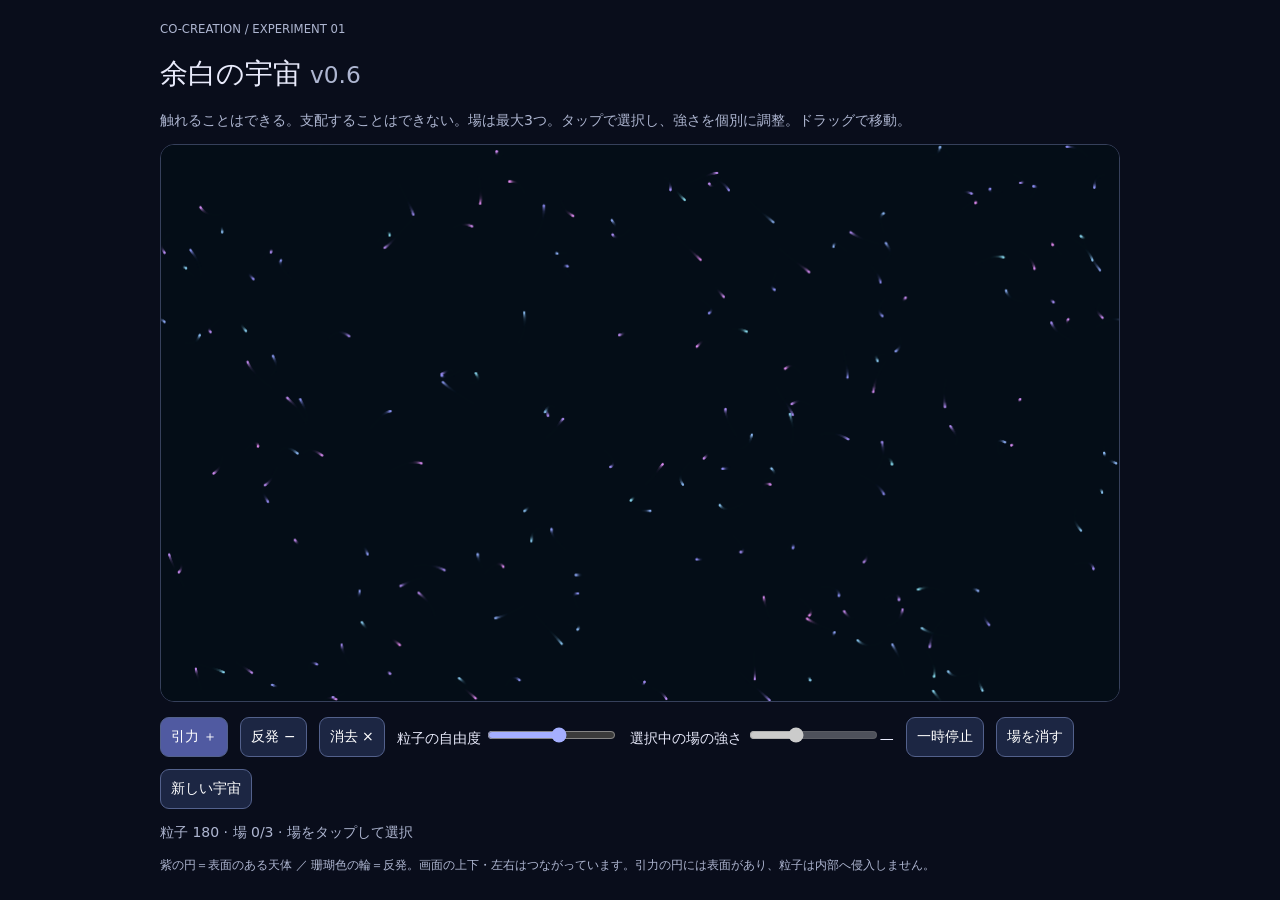
==== commit 266f0abd: "Treat attractors as solid celestial bodies with particle surface contact (v0.6)" ====
--- a/index.html
+++ b/index.html
@@ -1 +1 @@
-<!doctype html><html lang="ja"><meta charset="utf-8"><meta name="viewport" content="width=device-width,initial-scale=1"><title>余白の宇宙 v0.5</title><style>*{box-sizing:border-box}body{margin:0;background:#090d1b;color:#e9ebfc;font:14px system-ui,sans-serif}main{max-width:1000px;margin:auto;padding:20px}h1{font-weight:500}p{color:#aeb6d1}canvas{display:block;width:100%;height:min(62vh,600px);min-height:350px;background:#090d1b;border:1px solid #36405b;border-radius:14px;touch-action:none}section{display:flex;flex-wrap:wrap;gap:12px;align-items:center;margin:15px 0}button{background:#1c2643;border:1px solid #53618c;border-radius:9px;padding:10px;color:#fff;font:inherit}button.selected{background:#505aa1}input{accent-color:#a5afff}small{color:#aeb6d1}</style><main><small>CO-CREATION / EXPERIMENT 01</small><h1>余白の宇宙 <small>v0.5</small></h1><p>触れることはできる。支配することはできない。場は最大3つ。タップで選択し、強さを個別に調整。ドラッグで移動。</p><canvas id="world"></canvas><section><button id="attract" class="selected">引力 ＋</button><button id="repel">反発 −</button><button id="erase">消去 ×</button><label>粒子の自由度 <input id="freedom" type="range" min="0" max="100" value="56"></label><label>選択中の場の強さ <input id="strength" type="range" min="0" max="100" value="35" disabled><output id="powerValue">—</output></label><button id="pause">一時停止</button><button id="clear">場を消す</button><button id="restart">新しい宇宙</button></section><p id="status">粒子 180 · 場 0/3 · 場をタップして選択</p><small>紫の輪＝引力 ／ 珊瑚色の輪＝反発。画面の上下・左右はつながっています。引力は中心へ向かう力です（回転演出なし）。</small></main><script>(()=>{'use strict';const c=document.getElementById('world'),ctx=c.getContext('2d');const $=x=>document.getElementById(x);let w,h,particles=[],fields=[],selected=-1,mode='attract',drag=-1,paused=false,last=0,step=0;const rand=(a,b)=>a+Math.random()*(b-a);function status(){const f=fields[selected];$('status').textContent='粒子 '+particles.length+' · 場 '+fields.length+'/3'+(f?' · 選択中：'+(selected+1)+'番 '+(f.type==='attract'?'引力':'反発'):' · 場をタップして選択');$('strength').disabled=!f;$('strength').value=f?Math.round(f.power*100):35;$('powerValue').textContent=f?Math.round(f.power*100)+'%':'—'}function reset(){particles=Array.from({length:180},()=>({x:rand(0,w),y:rand(0,h),vx:rand(-.7,.7),vy:rand(-.7,.7),phase:rand(0,6.28),hue:rand(190,295)}));fields=[];selected=-1;ctx.fillStyle='#090d1b';ctx.fillRect(0,0,w,h);status()}function resize(){const r=c.getBoundingClientRect(),d=Math.min(devicePixelRatio||1,2);w=r.width;h=r.height;c.width=Math.round(w*d);c.height=Math.round(h*d);ctx.setTransform(d,0,0,d,0,0);if(!particles.length)reset()}function point(e){const r=c.getBoundingClientRect();return{x:e.clientX-r.left,y:e.clientY-r.top}}function pick(p){return fields.findIndex(f=>Math.hypot(f.x-p.x,f.y-p.y)<27)}c.addEventListener('pointerdown',e=>{c.setPointerCapture(e.pointerId);const p=point(e),i=pick(p);if(mode==='erase'){if(i>=0){fields.splice(i,1);selected=-1}status();return}if(i>=0){drag=i;selected=i}else if(fields.length<3){fields.push({...p,type:mode,power:.35});drag=fields.length-1;selected=drag}else{selected=-1}status()});c.addEventListener('pointermove',e=>{if(drag>=0){Object.assign(fields[drag],point(e))}});c.addEventListener('pointerup',()=>drag=-1);c.addEventListener('pointercancel',()=>drag=-1);['attract','repel','erase'].forEach(id=>$(id).onclick=()=>{mode=id;['attract','repel','erase'].forEach(x=>$(x).classList.toggle('selected',x===id))});$('pause').onclick=()=>{paused=!paused;$('pause').textContent=paused?'再開':'一時停止'};$('strength').oninput=()=>{if(fields[selected]){fields[selected].power=+$('strength').value/100;status()}};$('clear').onclick=()=>{fields=[];selected=-1;status()};$('restart').onclick=reset;function draw(t){requestAnimationFrame(draw);const dt=Math.min((t-last)/16.67||1,2);last=t;if(paused)return;step+=dt;ctx.fillStyle='rgba(9,13,27,.105)';ctx.fillRect(0,0,w,h);const freedom=+$('freedom').value/100;for(const f of fields){ctx.beginPath();ctx.arc(f.x,f.y,25+Math.sin(step*.045)*3,0,Math.PI*2);ctx.strokeStyle=f.type==='attract'?'#9790ff':'#ff8f79';ctx.lineWidth=fields.indexOf(f)===selected?3:1;ctx.stroke();ctx.lineWidth=1;ctx.beginPath();ctx.arc(f.x,f.y,4,0,Math.PI*2);ctx.fillStyle=ctx.strokeStyle;ctx.fill()}for(const p of particles){let ax=0,ay=0;for(const f of fields){let dx=f.x-p.x,dy=f.y-p.y;if(dx>w/2)dx-=w;else if(dx<-w/2)dx+=w;if(dy>h/2)dy-=h;else if(dy<-h/2)dy+=h;const d=Math.hypot(dx,dy)+.0001,inf=1/(1+(d/125)**2),rad=(f.type==='attract'?1:-1)*f.power*.13*inf*Math.min(1,d/16);ax+=dx/d*rad;ay+=dy/d*rad}const noise=(freedom*.012)*dt;p.vx+=(ax+Math.cos(p.phase+step*.012)*noise)*dt;p.vy+=(ay+Math.sin(p.phase*1.17+step*.01)*noise)*dt;const damp=Math.max(.88,1-(.028+(.6-freedom)*.006)*dt);p.vx*=damp;p.vy*=damp;const v=Math.hypot(p.vx,p.vy);if(v>2.4){p.vx*=2.4/v;p.vy*=2.4/v}p.x+=p.vx*dt;p.y+=p.vy*dt;p.x=((p.x%w)+w)%w;p.y=((p.y%h)+h)%h;ctx.beginPath();ctx.arc(p.x,p.y,1.05,0,Math.PI*2);ctx.fillStyle='hsla('+p.hue+',95%,78%,.8)';ctx.fill()}}window.addEventListener('resize',resize);resize();requestAnimationFrame(draw)})();</script></html>+<!doctype html><html lang="ja"><meta charset="utf-8"><meta name="viewport" content="width=device-width,initial-scale=1"><title>余白の宇宙 v0.6</title><style>*{box-sizing:border-box}body{margin:0;background:#090d1b;color:#e9ebfc;font:14px system-ui,sans-serif}main{max-width:1000px;margin:auto;padding:20px}h1{font-weight:500}p{color:#aeb6d1}canvas{display:block;width:100%;height:min(62vh,600px);min-height:350px;background:#090d1b;border:1px solid #36405b;border-radius:14px;touch-action:none}section{display:flex;flex-wrap:wrap;gap:12px;align-items:center;margin:15px 0}button{background:#1c2643;border:1px solid #53618c;border-radius:9px;padding:10px;color:#fff;font:inherit}button.selected{background:#505aa1}input{accent-color:#a5afff}small{color:#aeb6d1}</style><main><small>CO-CREATION / EXPERIMENT 01</small><h1>余白の宇宙 <small>v0.6</small></h1><p>触れることはできる。支配することはできない。場は最大3つ。タップで選択し、強さを個別に調整。ドラッグで移動。</p><canvas id="world"></canvas><section><button id="attract" class="selected">引力 ＋</button><button id="repel">反発 −</button><button id="erase">消去 ×</button><label>粒子の自由度 <input id="freedom" type="range" min="0" max="100" value="56"></label><label>選択中の場の強さ <input id="strength" type="range" min="0" max="100" value="35" disabled><output id="powerValue">—</output></label><button id="pause">一時停止</button><button id="clear">場を消す</button><button id="restart">新しい宇宙</button></section><p id="status">粒子 180 · 場 0/3 · 場をタップして選択</p><small>紫の円＝表面のある天体 ／ 珊瑚色の輪＝反発。画面の上下・左右はつながっています。引力の円には表面があり、粒子は内部へ侵入しません。</small></main><script>(()=>{'use strict';const c=document.getElementById('world'),ctx=c.getContext('2d');const $=x=>document.getElementById(x);let w,h,particles=[],fields=[],selected=-1,mode='attract',drag=-1,paused=false,last=0,step=0;const rand=(a,b)=>a+Math.random()*(b-a);function status(){const f=fields[selected];$('status').textContent='粒子 '+particles.length+' · 場 '+fields.length+'/3'+(f?' · 選択中：'+(selected+1)+'番 '+(f.type==='attract'?'引力':'反発'):' · 場をタップして選択');$('strength').disabled=!f;$('strength').value=f?Math.round(f.power*100):35;$('powerValue').textContent=f?Math.round(f.power*100)+'%':'—'}function reset(){particles=Array.from({length:180},()=>({x:rand(0,w),y:rand(0,h),vx:rand(-.7,.7),vy:rand(-.7,.7),phase:rand(0,6.28),hue:rand(190,295)}));fields=[];selected=-1;ctx.fillStyle='#090d1b';ctx.fillRect(0,0,w,h);status()}function resize(){const r=c.getBoundingClientRect(),d=Math.min(devicePixelRatio||1,2);w=r.width;h=r.height;c.width=Math.round(w*d);c.height=Math.round(h*d);ctx.setTransform(d,0,0,d,0,0);if(!particles.length)reset()}function point(e){const r=c.getBoundingClientRect();return{x:e.clientX-r.left,y:e.clientY-r.top}}function pick(p){return fields.findIndex(f=>Math.hypot(f.x-p.x,f.y-p.y)<27)}c.addEventListener('pointerdown',e=>{c.setPointerCapture(e.pointerId);const p=point(e),i=pick(p);if(mode==='erase'){if(i>=0){fields.splice(i,1);selected=-1}status();return}if(i>=0){drag=i;selected=i}else if(fields.length<3){fields.push({...p,type:mode,power:.35});drag=fields.length-1;selected=drag}else{selected=-1}status()});c.addEventListener('pointermove',e=>{if(drag>=0){Object.assign(fields[drag],point(e))}});c.addEventListener('pointerup',()=>drag=-1);c.addEventListener('pointercancel',()=>drag=-1);['attract','repel','erase'].forEach(id=>$(id).onclick=()=>{mode=id;['attract','repel','erase'].forEach(x=>$(x).classList.toggle('selected',x===id))});$('pause').onclick=()=>{paused=!paused;$('pause').textContent=paused?'再開':'一時停止'};$('strength').oninput=()=>{if(fields[selected]){fields[selected].power=+$('strength').value/100;status()}};$('clear').onclick=()=>{fields=[];selected=-1;status()};$('restart').onclick=reset;function draw(t){requestAnimationFrame(draw);const dt=Math.min((t-last)/16.67||1,2);last=t;if(paused)return;step+=dt;ctx.fillStyle='rgba(9,13,27,.105)';ctx.fillRect(0,0,w,h);const freedom=+$('freedom').value/100;for(const f of fields){ctx.beginPath();ctx.arc(f.x,f.y,25,0,Math.PI*2);ctx.strokeStyle=f.type==='attract'?'#9790ff':'#ff8f79';if(f.type==='attract'){ctx.fillStyle='rgba(151,144,255,.17)';ctx.fill()}ctx.lineWidth=fields.indexOf(f)===selected?3:1;ctx.stroke();ctx.lineWidth=1;ctx.beginPath();ctx.arc(f.x,f.y,4,0,Math.PI*2);ctx.fillStyle=ctx.strokeStyle;ctx.fill()}for(const p of particles){let ax=0,ay=0;for(const f of fields){let dx=f.x-p.x,dy=f.y-p.y;if(dx>w/2)dx-=w;else if(dx<-w/2)dx+=w;if(dy>h/2)dy-=h;else if(dy<-h/2)dy+=h;const d=Math.hypot(dx,dy)+.0001,inf=1/(1+(d/125)**2),rad=(f.type==='attract'?1:-1)*f.power*.13*inf*Math.min(1,d/16);ax+=dx/d*rad;ay+=dy/d*rad}const noise=(freedom*.012)*dt;p.vx+=(ax+Math.cos(p.phase+step*.012)*noise)*dt;p.vy+=(ay+Math.sin(p.phase*1.17+step*.01)*noise)*dt;const damp=Math.max(.88,1-(.028+(.6-freedom)*.006)*dt);p.vx*=damp;p.vy*=damp;const v=Math.hypot(p.vx,p.vy);if(v>2.4){p.vx*=2.4/v;p.vy*=2.4/v}p.x+=p.vx*dt;p.y+=p.vy*dt;for(const f of fields){if(f.type!=='attract')continue;let dx=p.x-f.x,dy=p.y-f.y;if(dx>w/2)dx-=w;else if(dx<-w/2)dx+=w;if(dy>h/2)dy-=h;else if(dy<-h/2)dy+=h;const dist=Math.hypot(dx,dy);const radius=25;if(dist<radius){const nx=dist>0.00001?dx/dist:1,ny=dist>0.00001?dy/dist:0;p.x=f.x+nx*radius;p.y=f.y+ny*radius;const inward=p.vx*nx+p.vy*ny;if(inward<0){p.vx-=inward*nx;p.vy-=inward*ny}p.vx*=.92;p.vy*=.92}}p.x=((p.x%w)+w)%w;p.y=((p.y%h)+h)%h;ctx.beginPath();ctx.arc(p.x,p.y,1.05,0,Math.PI*2);ctx.fillStyle='hsla('+p.hue+',95%,78%,.8)';ctx.fill()}}window.addEventListener('resize',resize);resize();requestAnimationFrame(draw)})();</script></html>
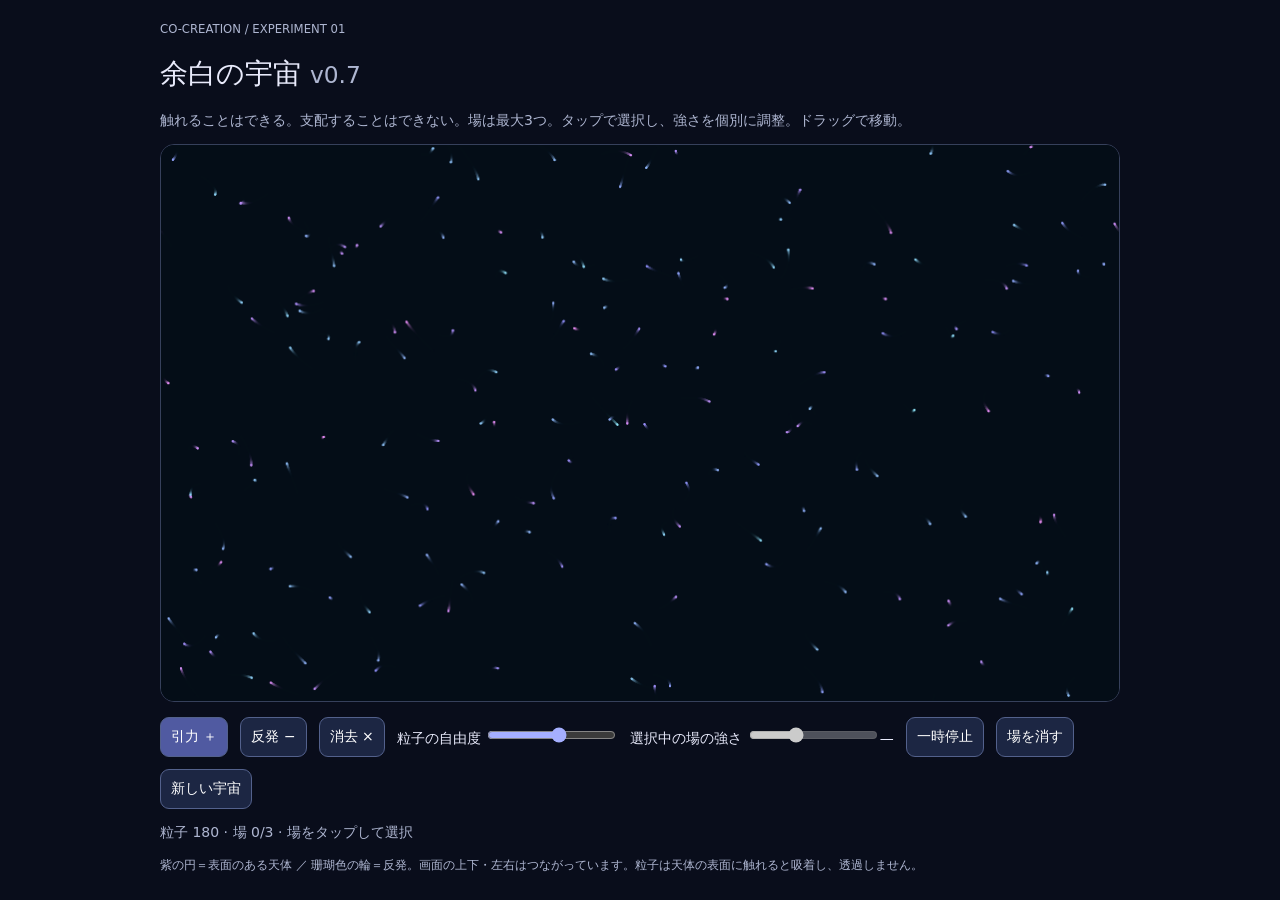
==== commit d1119019: "Add swept collision detection and persistent surface capture (v0.7)" ====
--- a/index.html
+++ b/index.html
@@ -1 +1 @@
-<!doctype html><html lang="ja"><meta charset="utf-8"><meta name="viewport" content="width=device-width,initial-scale=1"><title>余白の宇宙 v0.6</title><style>*{box-sizing:border-box}body{margin:0;background:#090d1b;color:#e9ebfc;font:14px system-ui,sans-serif}main{max-width:1000px;margin:auto;padding:20px}h1{font-weight:500}p{color:#aeb6d1}canvas{display:block;width:100%;height:min(62vh,600px);min-height:350px;background:#090d1b;border:1px solid #36405b;border-radius:14px;touch-action:none}section{display:flex;flex-wrap:wrap;gap:12px;align-items:center;margin:15px 0}button{background:#1c2643;border:1px solid #53618c;border-radius:9px;padding:10px;color:#fff;font:inherit}button.selected{background:#505aa1}input{accent-color:#a5afff}small{color:#aeb6d1}</style><main><small>CO-CREATION / EXPERIMENT 01</small><h1>余白の宇宙 <small>v0.6</small></h1><p>触れることはできる。支配することはできない。場は最大3つ。タップで選択し、強さを個別に調整。ドラッグで移動。</p><canvas id="world"></canvas><section><button id="attract" class="selected">引力 ＋</button><button id="repel">反発 −</button><button id="erase">消去 ×</button><label>粒子の自由度 <input id="freedom" type="range" min="0" max="100" value="56"></label><label>選択中の場の強さ <input id="strength" type="range" min="0" max="100" value="35" disabled><output id="powerValue">—</output></label><button id="pause">一時停止</button><button id="clear">場を消す</button><button id="restart">新しい宇宙</button></section><p id="status">粒子 180 · 場 0/3 · 場をタップして選択</p><small>紫の円＝表面のある天体 ／ 珊瑚色の輪＝反発。画面の上下・左右はつながっています。引力の円には表面があり、粒子は内部へ侵入しません。</small></main><script>(()=>{'use strict';const c=document.getElementById('world'),ctx=c.getContext('2d');const $=x=>document.getElementById(x);let w,h,particles=[],fields=[],selected=-1,mode='attract',drag=-1,paused=false,last=0,step=0;const rand=(a,b)=>a+Math.random()*(b-a);function status(){const f=fields[selected];$('status').textContent='粒子 '+particles.length+' · 場 '+fields.length+'/3'+(f?' · 選択中：'+(selected+1)+'番 '+(f.type==='attract'?'引力':'反発'):' · 場をタップして選択');$('strength').disabled=!f;$('strength').value=f?Math.round(f.power*100):35;$('powerValue').textContent=f?Math.round(f.power*100)+'%':'—'}function reset(){particles=Array.from({length:180},()=>({x:rand(0,w),y:rand(0,h),vx:rand(-.7,.7),vy:rand(-.7,.7),phase:rand(0,6.28),hue:rand(190,295)}));fields=[];selected=-1;ctx.fillStyle='#090d1b';ctx.fillRect(0,0,w,h);status()}function resize(){const r=c.getBoundingClientRect(),d=Math.min(devicePixelRatio||1,2);w=r.width;h=r.height;c.width=Math.round(w*d);c.height=Math.round(h*d);ctx.setTransform(d,0,0,d,0,0);if(!particles.length)reset()}function point(e){const r=c.getBoundingClientRect();return{x:e.clientX-r.left,y:e.clientY-r.top}}function pick(p){return fields.findIndex(f=>Math.hypot(f.x-p.x,f.y-p.y)<27)}c.addEventListener('pointerdown',e=>{c.setPointerCapture(e.pointerId);const p=point(e),i=pick(p);if(mode==='erase'){if(i>=0){fields.splice(i,1);selected=-1}status();return}if(i>=0){drag=i;selected=i}else if(fields.length<3){fields.push({...p,type:mode,power:.35});drag=fields.length-1;selected=drag}else{selected=-1}status()});c.addEventListener('pointermove',e=>{if(drag>=0){Object.assign(fields[drag],point(e))}});c.addEventListener('pointerup',()=>drag=-1);c.addEventListener('pointercancel',()=>drag=-1);['attract','repel','erase'].forEach(id=>$(id).onclick=()=>{mode=id;['attract','repel','erase'].forEach(x=>$(x).classList.toggle('selected',x===id))});$('pause').onclick=()=>{paused=!paused;$('pause').textContent=paused?'再開':'一時停止'};$('strength').oninput=()=>{if(fields[selected]){fields[selected].power=+$('strength').value/100;status()}};$('clear').onclick=()=>{fields=[];selected=-1;status()};$('restart').onclick=reset;function draw(t){requestAnimationFrame(draw);const dt=Math.min((t-last)/16.67||1,2);last=t;if(paused)return;step+=dt;ctx.fillStyle='rgba(9,13,27,.105)';ctx.fillRect(0,0,w,h);const freedom=+$('freedom').value/100;for(const f of fields){ctx.beginPath();ctx.arc(f.x,f.y,25,0,Math.PI*2);ctx.strokeStyle=f.type==='attract'?'#9790ff':'#ff8f79';if(f.type==='attract'){ctx.fillStyle='rgba(151,144,255,.17)';ctx.fill()}ctx.lineWidth=fields.indexOf(f)===selected?3:1;ctx.stroke();ctx.lineWidth=1;ctx.beginPath();ctx.arc(f.x,f.y,4,0,Math.PI*2);ctx.fillStyle=ctx.strokeStyle;ctx.fill()}for(const p of particles){let ax=0,ay=0;for(const f of fields){let dx=f.x-p.x,dy=f.y-p.y;if(dx>w/2)dx-=w;else if(dx<-w/2)dx+=w;if(dy>h/2)dy-=h;else if(dy<-h/2)dy+=h;const d=Math.hypot(dx,dy)+.0001,inf=1/(1+(d/125)**2),rad=(f.type==='attract'?1:-1)*f.power*.13*inf*Math.min(1,d/16);ax+=dx/d*rad;ay+=dy/d*rad}const noise=(freedom*.012)*dt;p.vx+=(ax+Math.cos(p.phase+step*.012)*noise)*dt;p.vy+=(ay+Math.sin(p.phase*1.17+step*.01)*noise)*dt;const damp=Math.max(.88,1-(.028+(.6-freedom)*.006)*dt);p.vx*=damp;p.vy*=damp;const v=Math.hypot(p.vx,p.vy);if(v>2.4){p.vx*=2.4/v;p.vy*=2.4/v}p.x+=p.vx*dt;p.y+=p.vy*dt;for(const f of fields){if(f.type!=='attract')continue;let dx=p.x-f.x,dy=p.y-f.y;if(dx>w/2)dx-=w;else if(dx<-w/2)dx+=w;if(dy>h/2)dy-=h;else if(dy<-h/2)dy+=h;const dist=Math.hypot(dx,dy);const radius=25;if(dist<radius){const nx=dist>0.00001?dx/dist:1,ny=dist>0.00001?dy/dist:0;p.x=f.x+nx*radius;p.y=f.y+ny*radius;const inward=p.vx*nx+p.vy*ny;if(inward<0){p.vx-=inward*nx;p.vy-=inward*ny}p.vx*=.92;p.vy*=.92}}p.x=((p.x%w)+w)%w;p.y=((p.y%h)+h)%h;ctx.beginPath();ctx.arc(p.x,p.y,1.05,0,Math.PI*2);ctx.fillStyle='hsla('+p.hue+',95%,78%,.8)';ctx.fill()}}window.addEventListener('resize',resize);resize();requestAnimationFrame(draw)})();</script></html>+<!doctype html><html lang="ja"><meta charset="utf-8"><meta name="viewport" content="width=device-width,initial-scale=1"><title>余白の宇宙 v0.7</title><style>*{box-sizing:border-box}body{margin:0;background:#090d1b;color:#e9ebfc;font:14px system-ui,sans-serif}main{max-width:1000px;margin:auto;padding:20px}h1{font-weight:500}p{color:#aeb6d1}canvas{display:block;width:100%;height:min(62vh,600px);min-height:350px;background:#090d1b;border:1px solid #36405b;border-radius:14px;touch-action:none}section{display:flex;flex-wrap:wrap;gap:12px;align-items:center;margin:15px 0}button{background:#1c2643;border:1px solid #53618c;border-radius:9px;padding:10px;color:#fff;font:inherit}button.selected{background:#505aa1}input{accent-color:#a5afff}small{color:#aeb6d1}</style><main><small>CO-CREATION / EXPERIMENT 01</small><h1>余白の宇宙 <small>v0.7</small></h1><p>触れることはできる。支配することはできない。場は最大3つ。タップで選択し、強さを個別に調整。ドラッグで移動。</p><canvas id="world"></canvas><section><button id="attract" class="selected">引力 ＋</button><button id="repel">反発 −</button><button id="erase">消去 ×</button><label>粒子の自由度 <input id="freedom" type="range" min="0" max="100" value="56"></label><label>選択中の場の強さ <input id="strength" type="range" min="0" max="100" value="35" disabled><output id="powerValue">—</output></label><button id="pause">一時停止</button><button id="clear">場を消す</button><button id="restart">新しい宇宙</button></section><p id="status">粒子 180 · 場 0/3 · 場をタップして選択</p><small>紫の円＝表面のある天体 ／ 珊瑚色の輪＝反発。画面の上下・左右はつながっています。粒子は天体の表面に触れると吸着し、透過しません。</small></main><script>(()=>{'use strict';const c=document.getElementById('world'),ctx=c.getContext('2d');const $=x=>document.getElementById(x);let w,h,particles=[],fields=[],selected=-1,mode='attract',drag=-1,paused=false,last=0,step=0;const rand=(a,b)=>a+Math.random()*(b-a);function status(){const f=fields[selected];$('status').textContent='粒子 '+particles.length+' · 場 '+fields.length+'/3'+(f?' · 選択中：'+(selected+1)+'番 '+(f.type==='attract'?'引力':'反発'):' · 場をタップして選択');$('strength').disabled=!f;$('strength').value=f?Math.round(f.power*100):35;$('powerValue').textContent=f?Math.round(f.power*100)+'%':'—'}function reset(){particles=Array.from({length:180},()=>({x:rand(0,w),y:rand(0,h),vx:rand(-.7,.7),vy:rand(-.7,.7),phase:rand(0,6.28),hue:rand(190,295)}));fields=[];selected=-1;ctx.fillStyle='#090d1b';ctx.fillRect(0,0,w,h);status()}function resize(){const r=c.getBoundingClientRect(),d=Math.min(devicePixelRatio||1,2);w=r.width;h=r.height;c.width=Math.round(w*d);c.height=Math.round(h*d);ctx.setTransform(d,0,0,d,0,0);if(!particles.length)reset()}function point(e){const r=c.getBoundingClientRect();return{x:e.clientX-r.left,y:e.clientY-r.top}}function pick(p){return fields.findIndex(f=>Math.hypot(f.x-p.x,f.y-p.y)<27)}c.addEventListener('pointerdown',e=>{c.setPointerCapture(e.pointerId);const p=point(e),i=pick(p);if(mode==='erase'){if(i>=0){fields.splice(i,1);selected=-1}status();return}if(i>=0){drag=i;selected=i}else if(fields.length<3){fields.push({...p,type:mode,power:.35});drag=fields.length-1;selected=drag}else{selected=-1}status()});c.addEventListener('pointermove',e=>{if(drag>=0){Object.assign(fields[drag],point(e))}});c.addEventListener('pointerup',()=>drag=-1);c.addEventListener('pointercancel',()=>drag=-1);['attract','repel','erase'].forEach(id=>$(id).onclick=()=>{mode=id;['attract','repel','erase'].forEach(x=>$(x).classList.toggle('selected',x===id))});$('pause').onclick=()=>{paused=!paused;$('pause').textContent=paused?'再開':'一時停止'};$('strength').oninput=()=>{if(fields[selected]){fields[selected].power=+$('strength').value/100;status()}};$('clear').onclick=()=>{fields=[];selected=-1;status()};$('restart').onclick=reset;function draw(t){requestAnimationFrame(draw);const dt=Math.min((t-last)/16.67||1,2);last=t;if(paused)return;step+=dt;ctx.fillStyle='rgba(9,13,27,.105)';ctx.fillRect(0,0,w,h);const freedom=+$('freedom').value/100;for(const f of fields){ctx.beginPath();ctx.arc(f.x,f.y,25,0,Math.PI*2);ctx.strokeStyle=f.type==='attract'?'#9790ff':'#ff8f79';if(f.type==='attract'){ctx.fillStyle='rgba(151,144,255,.17)';ctx.fill()}ctx.lineWidth=fields.indexOf(f)===selected?3:1;ctx.stroke();ctx.lineWidth=1;ctx.beginPath();ctx.arc(f.x,f.y,4,0,Math.PI*2);ctx.fillStyle=ctx.strokeStyle;ctx.fill()}for(const p of particles){if(p.attached){if(fields.includes(p.attached)){const f=p.attached;p.x=((f.x+Math.cos(p.angle)*25)%w+w)%w;p.y=((f.y+Math.sin(p.angle)*25)%h+h)%h;ctx.beginPath();ctx.arc(p.x,p.y,1.05,0,Math.PI*2);ctx.fillStyle='hsla('+p.hue+',95%,78%,.8)';ctx.fill();continue}else{p.attached=null;p.vx=0;p.vy=0}}let ax=0,ay=0;for(const f of fields){let dx=f.x-p.x,dy=f.y-p.y;if(dx>w/2)dx-=w;else if(dx<-w/2)dx+=w;if(dy>h/2)dy-=h;else if(dy<-h/2)dy+=h;const d=Math.hypot(dx,dy)+.0001,inf=1/(1+(d/125)**2),rad=(f.type==='attract'?1:-1)*f.power*.13*inf*Math.min(1,d/16);ax+=dx/d*rad;ay+=dy/d*rad}const noise=(freedom*.012)*dt;p.vx+=(ax+Math.cos(p.phase+step*.012)*noise)*dt;p.vy+=(ay+Math.sin(p.phase*1.17+step*.01)*noise)*dt;const damp=Math.max(.88,1-(.028+(.6-freedom)*.006)*dt);p.vx*=damp;p.vy*=damp;const v=Math.hypot(p.vx,p.vy);if(v>2.4){p.vx*=2.4/v;p.vy*=2.4/v}const ox=p.x,oy=p.y,nx=ox+p.vx*dt,ny=oy+p.vy*dt;let hit=null,hitT=2,hitAngle=0;for(const f of fields){if(f.type!=='attract')continue;for(let ix=-1;ix<=1;ix++)for(let iy=-1;iy<=1;iy++){const fx=f.x+ix*w,fy=f.y+iy*h,dx=nx-ox,dy=ny-oy,rx=ox-fx,ry=oy-fy,a=dx*dx+dy*dy,b=2*(rx*dx+ry*dy),cc=rx*rx+ry*ry-625;let t=-1;if(cc<=0)t=0;else if(a>1e-12){const disc=b*b-4*a*cc;if(disc>=0){const root=(-b-Math.sqrt(disc))/(2*a);if(root>=0&&root<=1)t=root}}if(t>=0&&t<hitT){hit=f;hitT=t;hitAngle=Math.atan2(oy+dy*t-fy,ox+dx*t-fx)}}}if(hit){p.attached=hit;p.angle=hitAngle;p.x=hit.x+25*Math.cos(hitAngle);p.y=hit.y+25*Math.sin(hitAngle);p.vx=0;p.vy=0}else{p.x=nx;p.y=ny}p.x=((p.x%w)+w)%w;p.y=((p.y%h)+h)%h;ctx.beginPath();ctx.arc(p.x,p.y,1.05,0,Math.PI*2);ctx.fillStyle='hsla('+p.hue+',95%,78%,.8)';ctx.fill()}}window.addEventListener('resize',resize);resize();requestAnimationFrame(draw)})();</script></html>
